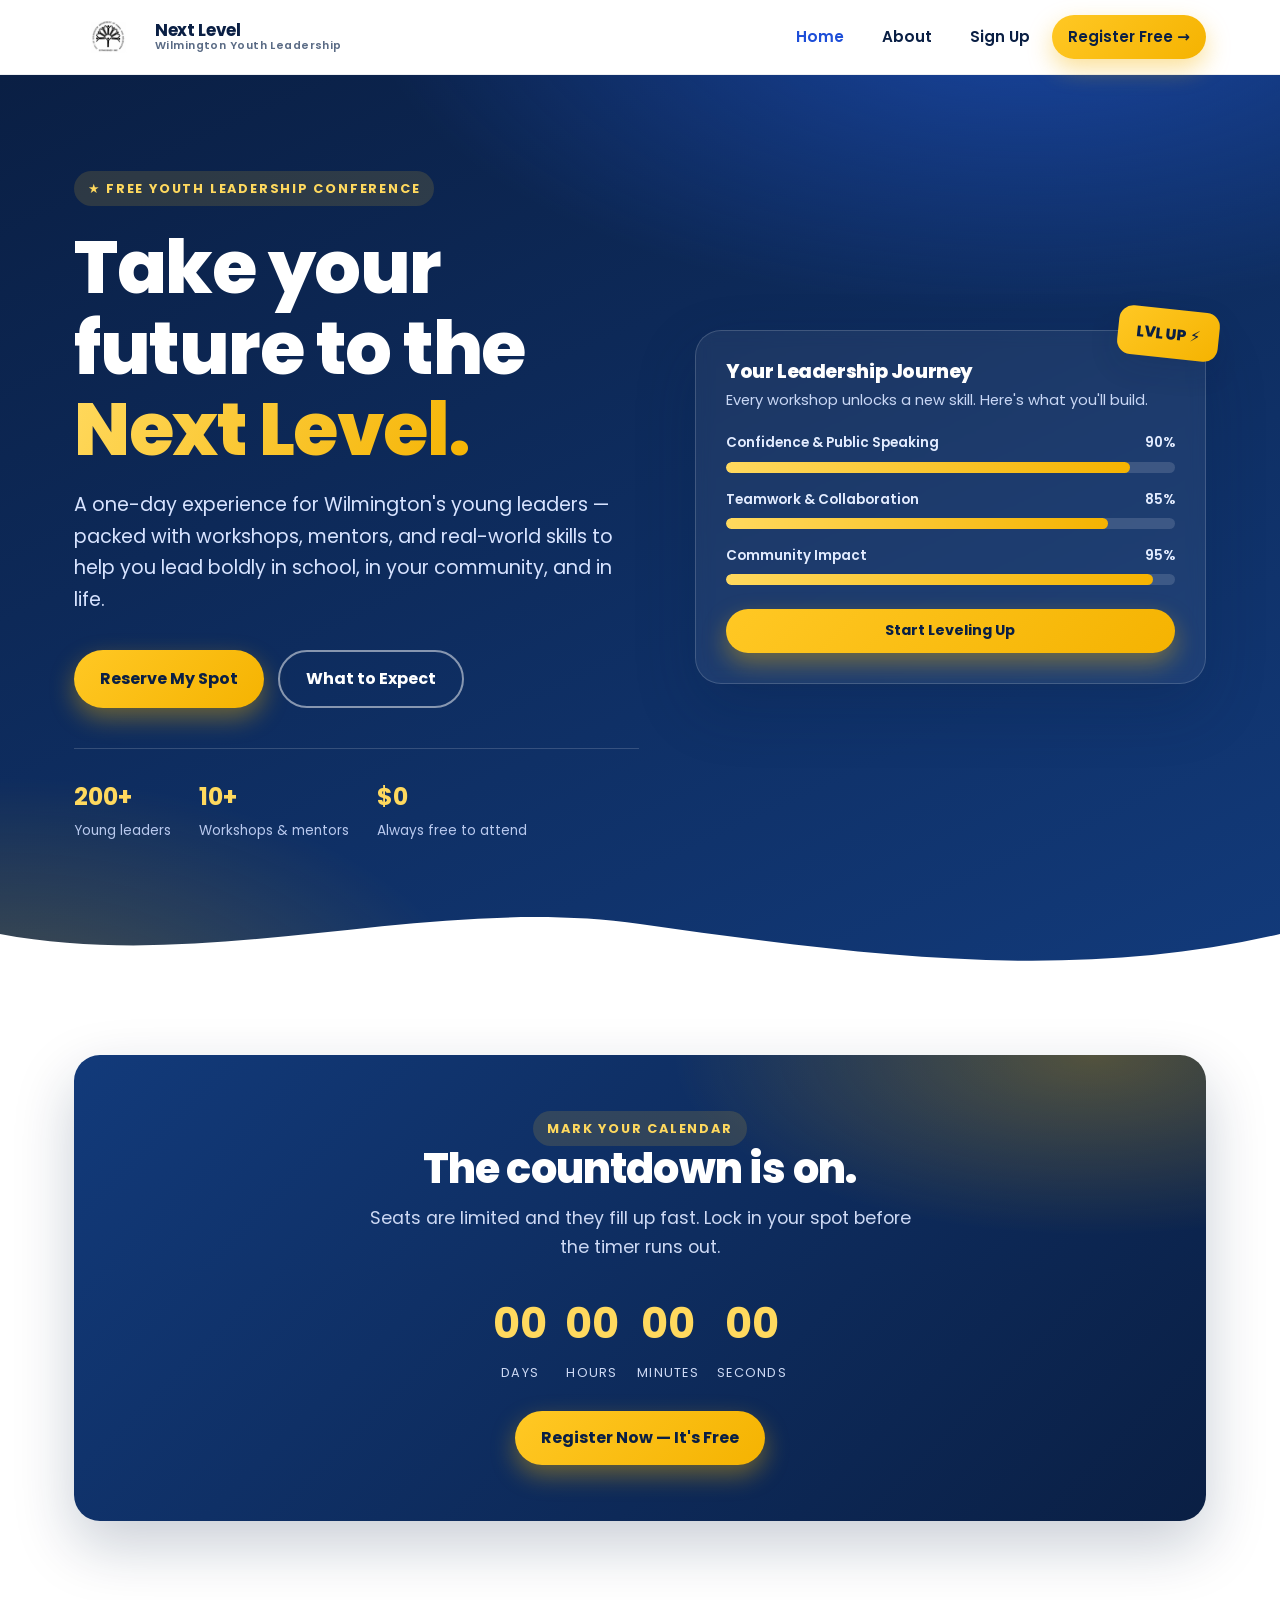
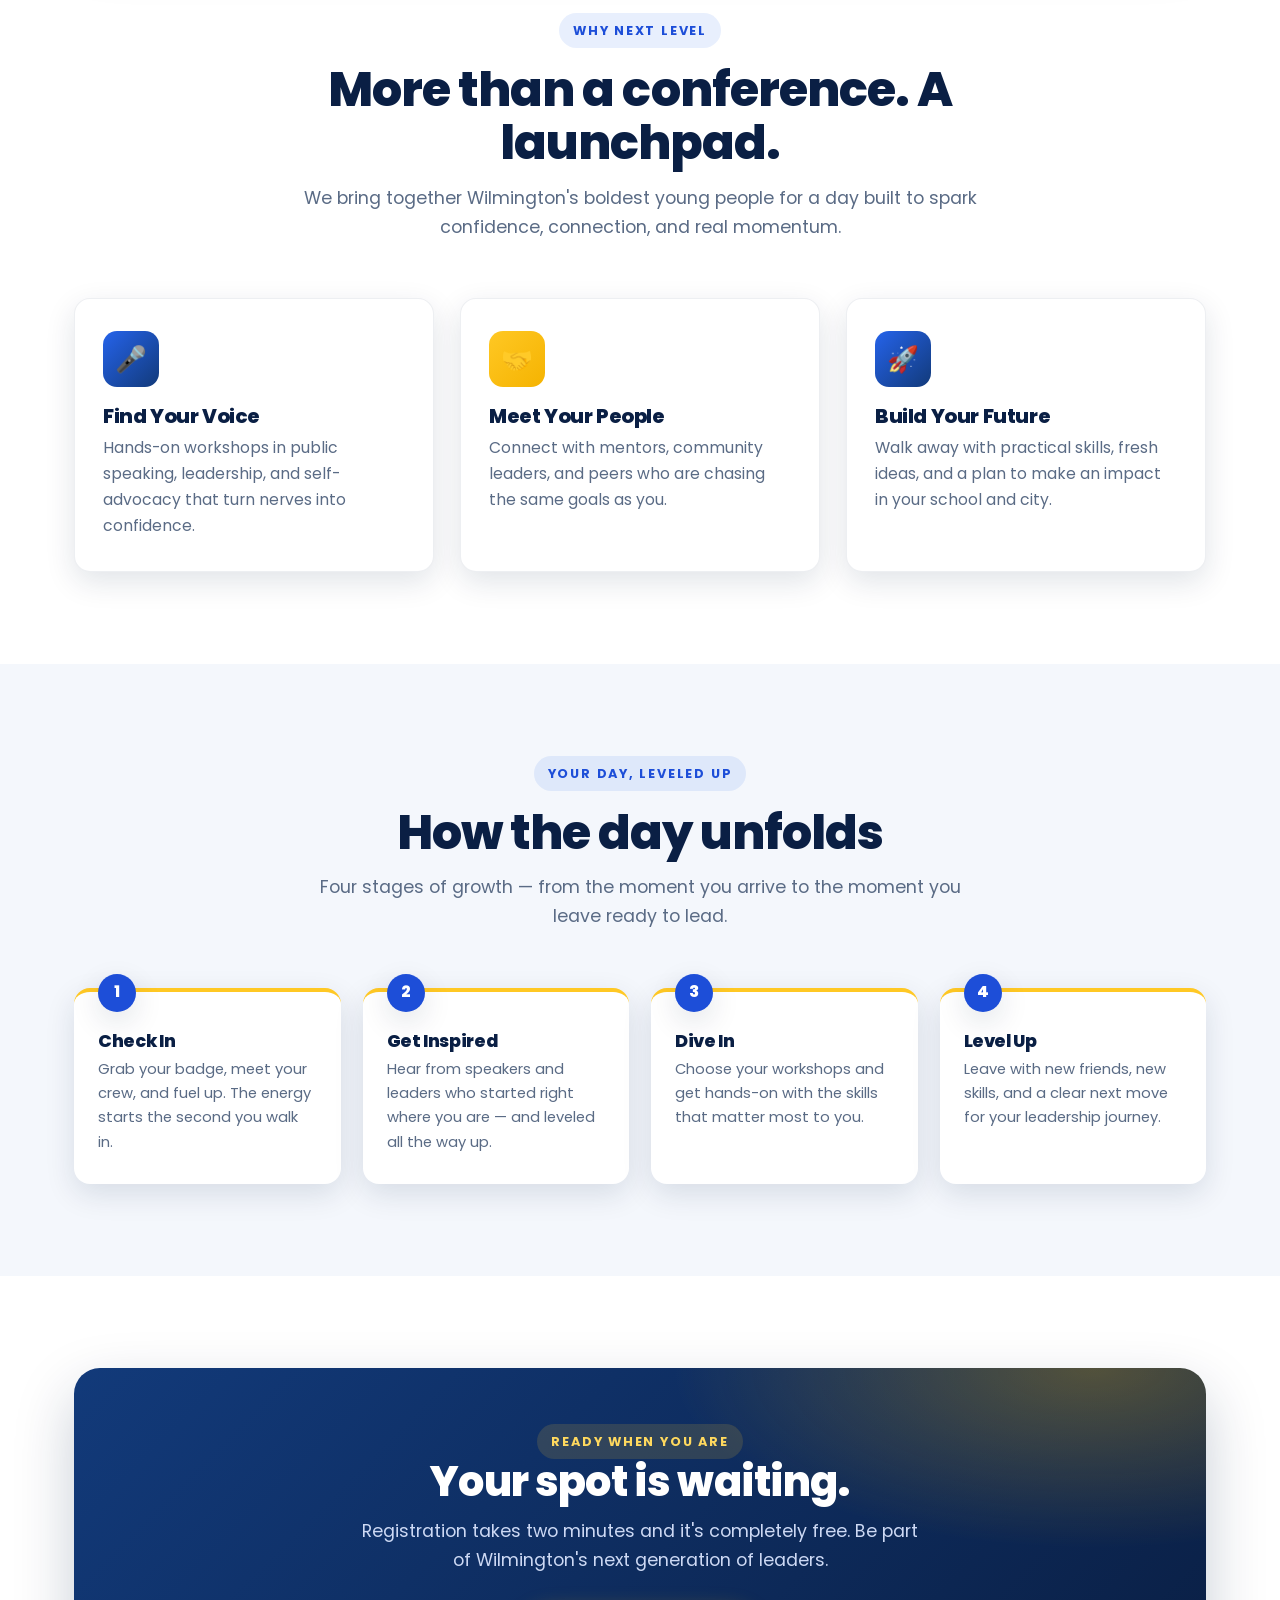
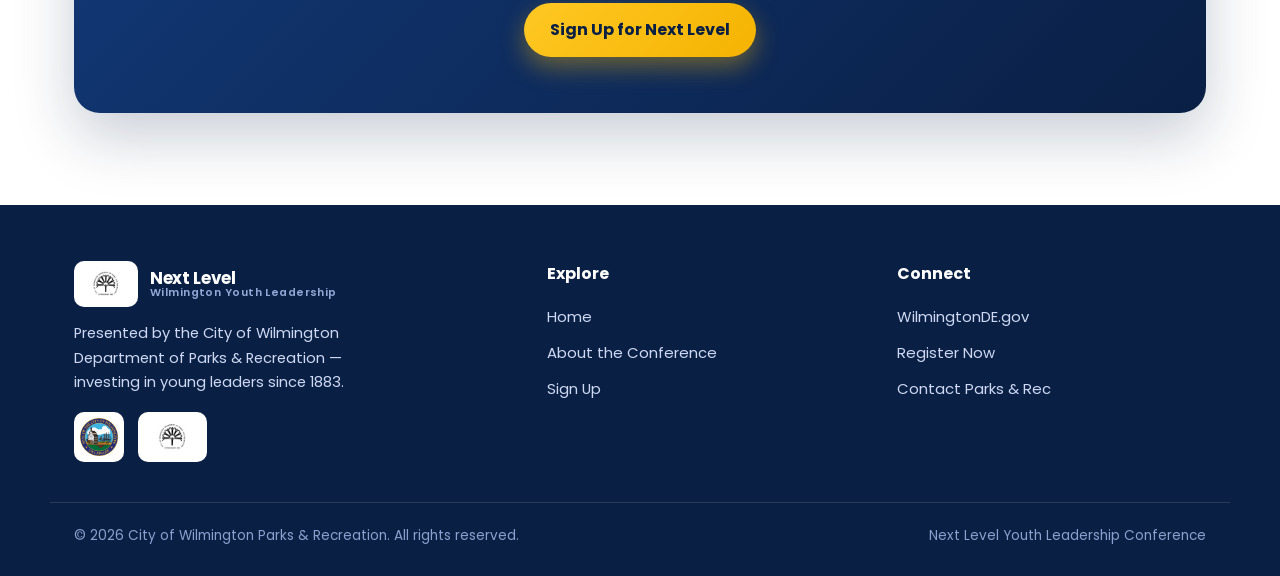
==== index.html @ b8140a45 "Add Next Level conference website (3 pages + assets)" ====
<!DOCTYPE html>
<html lang="en">
<head>
  <meta charset="UTF-8" />
  <meta name="viewport" content="width=device-width, initial-scale=1.0" />
  <title>Next Level | Wilmington Youth Leadership Conference</title>
  <meta name="description" content="Next Level is the City of Wilmington Parks & Recreation youth leadership conference — empowering the next generation of leaders to level up their voice, skills, and future." />
  <link rel="icon" href="assets/parks-rec.png" />
  <link rel="preconnect" href="https://fonts.googleapis.com" />
  <link rel="preconnect" href="https://fonts.gstatic.com" crossorigin />
  <link href="https://fonts.googleapis.com/css2?family=Poppins:wght@400;600;700;800&display=swap" rel="stylesheet" />
  <link rel="stylesheet" href="styles.css" />
</head>
<body>

  <!-- ===== NAV ===== -->
  <header class="nav">
    <div class="container nav__inner">
      <a class="brand" href="index.html">
        <img src="assets/parks-rec.png" alt="Wilmington Parks & Recreation" />
        <span class="brand__text">
          <strong>Next Level</strong>
          <span>Wilmington Youth Leadership</span>
        </span>
      </a>
      <button class="nav__toggle" aria-label="Menu" aria-expanded="false">
        <span></span><span></span><span></span>
      </button>
      <nav class="nav__links">
        <a href="index.html" class="active">Home</a>
        <a href="about.html">About</a>
        <a href="signup.html">Sign Up</a>
        <a href="signup.html" class="btn btn--gold btn--sm">Register Free →</a>
      </nav>
    </div>
  </header>

  <!-- ===== HERO ===== -->
  <section class="hero">
    <div class="container hero__grid">
      <div class="hero__copy">
        <span class="eyebrow on-dark">★ Free Youth Leadership Conference</span>
        <h1>Take your future to the <span class="pop">Next Level.</span></h1>
        <p class="lead">
          A one-day experience for Wilmington's young leaders — packed with workshops,
          mentors, and real-world skills to help you lead boldly in school, in your
          community, and in life.
        </p>
        <div class="hero__cta">
          <a href="signup.html" class="btn btn--gold">Reserve My Spot</a>
          <a href="about.html" class="btn btn--ghost">What to Expect</a>
        </div>
        <div class="hero__meta">
          <div><strong>200+</strong><span>Young leaders</span></div>
          <div><strong>10+</strong><span>Workshops &amp; mentors</span></div>
          <div><strong>$0</strong><span>Always free to attend</span></div>
        </div>
      </div>

      <div class="hero__visual reveal" data-delay="1">
        <div class="level-badge">LVL&nbsp;UP&nbsp;⚡</div>
        <h3>Your Leadership Journey</h3>
        <p>Every workshop unlocks a new skill. Here's what you'll build.</p>
        <div class="xp-row">
          <div class="xp-label"><span>Confidence &amp; Public Speaking</span><span>90%</span></div>
          <div class="xp-bar"><i data-fill="90"></i></div>
        </div>
        <div class="xp-row">
          <div class="xp-label"><span>Teamwork &amp; Collaboration</span><span>85%</span></div>
          <div class="xp-bar"><i data-fill="85"></i></div>
        </div>
        <div class="xp-row">
          <div class="xp-label"><span>Community Impact</span><span>95%</span></div>
          <div class="xp-bar"><i data-fill="95"></i></div>
        </div>
        <a href="signup.html" class="btn btn--gold btn--sm" style="margin-top:8px;width:100%;justify-content:center;">Start Leveling Up</a>
      </div>
    </div>

    <div class="wave">
      <svg viewBox="0 0 1440 70" preserveAspectRatio="none" aria-hidden="true">
        <path fill="#ffffff" d="M0,40 C240,80 480,0 720,30 C960,60 1200,90 1440,40 L1440,70 L0,70 Z"></path>
      </svg>
    </div>
  </section>

  <!-- ===== COUNTDOWN ===== -->
  <section class="section" style="padding-bottom:0;">
    <div class="container">
      <div class="cta-band reveal" id="countdown" data-date="2026-08-15T09:00:00">
        <span class="eyebrow on-dark">Mark your calendar</span>
        <h2>The countdown is on.</h2>
        <p>Seats are limited and they fill up fast. Lock in your spot before the timer runs out.</p>
        <div style="display:flex;gap:18px;justify-content:center;flex-wrap:wrap;margin-bottom:26px;">
          <div><strong style="font-size:2.6rem;color:var(--gold-300);display:block;" id="cd-days">00</strong><span style="color:#cdd9f4;font-size:.8rem;letter-spacing:.1em;text-transform:uppercase;">Days</span></div>
          <div><strong style="font-size:2.6rem;color:var(--gold-300);display:block;" id="cd-hrs">00</strong><span style="color:#cdd9f4;font-size:.8rem;letter-spacing:.1em;text-transform:uppercase;">Hours</span></div>
          <div><strong style="font-size:2.6rem;color:var(--gold-300);display:block;" id="cd-min">00</strong><span style="color:#cdd9f4;font-size:.8rem;letter-spacing:.1em;text-transform:uppercase;">Minutes</span></div>
          <div><strong style="font-size:2.6rem;color:var(--gold-300);display:block;" id="cd-sec">00</strong><span style="color:#cdd9f4;font-size:.8rem;letter-spacing:.1em;text-transform:uppercase;">Seconds</span></div>
        </div>
        <a href="signup.html" class="btn btn--gold">Register Now — It's Free</a>
      </div>
    </div>
  </section>

  <!-- ===== WHY ATTEND ===== -->
  <section class="section">
    <div class="container">
      <div class="section__head reveal">
        <span class="eyebrow">Why Next Level</span>
        <h2>More than a conference. A launchpad.</h2>
        <p>We bring together Wilmington's boldest young people for a day built to spark confidence, connection, and real momentum.</p>
      </div>
      <div class="cards">
        <div class="card reveal" data-delay="1">
          <div class="ico">🎤</div>
          <h3>Find Your Voice</h3>
          <p>Hands-on workshops in public speaking, leadership, and self-advocacy that turn nerves into confidence.</p>
        </div>
        <div class="card reveal" data-delay="2">
          <div class="ico">🤝</div>
          <h3>Meet Your People</h3>
          <p>Connect with mentors, community leaders, and peers who are chasing the same goals as you.</p>
        </div>
        <div class="card reveal" data-delay="3">
          <div class="ico">🚀</div>
          <h3>Build Your Future</h3>
          <p>Walk away with practical skills, fresh ideas, and a plan to make an impact in your school and city.</p>
        </div>
      </div>
    </div>
  </section>

  <!-- ===== HOW IT WORKS ===== -->
  <section class="section section--cloud">
    <div class="container">
      <div class="section__head reveal">
        <span class="eyebrow">Your day, leveled up</span>
        <h2>How the day unfolds</h2>
        <p>Four stages of growth — from the moment you arrive to the moment you leave ready to lead.</p>
      </div>
      <div class="steps">
        <div class="step reveal" data-delay="1">
          <h3>Check In</h3>
          <p>Grab your badge, meet your crew, and fuel up. The energy starts the second you walk in.</p>
        </div>
        <div class="step reveal" data-delay="2">
          <h3>Get Inspired</h3>
          <p>Hear from speakers and leaders who started right where you are — and leveled all the way up.</p>
        </div>
        <div class="step reveal" data-delay="3">
          <h3>Dive In</h3>
          <p>Choose your workshops and get hands-on with the skills that matter most to you.</p>
        </div>
        <div class="step reveal" data-delay="3">
          <h3>Level Up</h3>
          <p>Leave with new friends, new skills, and a clear next move for your leadership journey.</p>
        </div>
      </div>
    </div>
  </section>

  <!-- ===== FINAL CTA ===== -->
  <section class="section">
    <div class="container">
      <div class="cta-band reveal">
        <span class="eyebrow on-dark">Ready when you are</span>
        <h2>Your spot is waiting.</h2>
        <p>Registration takes two minutes and it's completely free. Be part of Wilmington's next generation of leaders.</p>
        <a href="signup.html" class="btn btn--gold">Sign Up for Next Level</a>
      </div>
    </div>
  </section>

  <!-- ===== FOOTER ===== -->
  <footer class="footer">
    <div class="container footer__grid">
      <div>
        <a class="brand" href="index.html">
          <img src="assets/parks-rec.png" alt="" style="height:46px;background:#fff;border-radius:10px;padding:5px;" />
          <span class="brand__text">
            <strong>Next Level</strong>
            <span>Wilmington Youth Leadership</span>
          </span>
        </a>
        <p>Presented by the City of Wilmington Department of Parks &amp; Recreation — investing in young leaders since 1883.</p>
        <div class="footer__logos">
          <img src="assets/wilmington-seal.png" alt="City of Wilmington" />
          <img src="assets/parks-rec.png" alt="Parks &amp; Recreation" />
        </div>
      </div>
      <div>
        <h4>Explore</h4>
        <ul>
          <li><a href="index.html">Home</a></li>
          <li><a href="about.html">About the Conference</a></li>
          <li><a href="signup.html">Sign Up</a></li>
        </ul>
      </div>
      <div>
        <h4>Connect</h4>
        <ul>
          <li><a href="https://www.wilmingtonde.gov/" target="_blank" rel="noopener">WilmingtonDE.gov</a></li>
          <li><a href="signup.html">Register Now</a></li>
          <li><a href="mailto:parksandrec@wilmingtonde.gov">Contact Parks &amp; Rec</a></li>
        </ul>
      </div>
    </div>
    <div class="container footer__bottom">
      <span>© <span id="year">2026</span> City of Wilmington Parks &amp; Recreation. All rights reserved.</span>
      <span>Next Level Youth Leadership Conference</span>
    </div>
  </footer>

  <script src="script.js"></script>
</body>
</html>
---- styles.css ----
/* ============================================================
   NEXT LEVEL — City of Wilmington Parks & Recreation
   Youth Leadership Conference
   ============================================================ */

:root {
  /* Brand palette — Wilmington blue + gold */
  --blue-900: #0a1f44;
  --blue-700: #123a7a;
  --blue-600: #1d4ed8;
  --blue-500: #2563eb;
  --blue-300: #93c5fd;
  --gold-500: #f5b301;
  --gold-400: #ffc824;
  --gold-300: #ffd95e;
  --ink: #0b1220;
  --muted: #5a6b85;
  --paper: #ffffff;
  --cloud: #f4f7fc;

  --radius: 16px;
  --radius-lg: 26px;
  --shadow: 0 10px 30px rgba(10, 31, 68, 0.12);
  --shadow-lg: 0 24px 60px rgba(10, 31, 68, 0.22);
  --max: 1180px;
  --ease: cubic-bezier(0.22, 1, 0.36, 1);
}

* { margin: 0; padding: 0; box-sizing: border-box; }

html { scroll-behavior: smooth; }

body {
  font-family: "Poppins", system-ui, -apple-system, "Segoe UI", Roboto, sans-serif;
  color: var(--ink);
  background: var(--paper);
  line-height: 1.65;
  overflow-x: hidden;
}

img { max-width: 100%; display: block; }

a { color: inherit; text-decoration: none; }

.container {
  width: 100%;
  max-width: var(--max);
  margin: 0 auto;
  padding: 0 24px;
}

section { position: relative; }

/* ---------- Typography ---------- */
h1, h2, h3 { line-height: 1.1; font-weight: 800; letter-spacing: -0.02em; }
.eyebrow {
  display: inline-flex;
  align-items: center;
  gap: 8px;
  font-size: 0.8rem;
  font-weight: 700;
  letter-spacing: 0.14em;
  text-transform: uppercase;
  color: var(--blue-600);
  background: rgba(37, 99, 235, 0.1);
  padding: 7px 14px;
  border-radius: 999px;
}
.eyebrow.on-dark { color: var(--gold-300); background: rgba(255, 200, 36, 0.14); }

/* ============================================================
   NAVBAR
   ============================================================ */
.nav {
  position: sticky;
  top: 0;
  z-index: 50;
  background: rgba(255, 255, 255, 0.82);
  backdrop-filter: saturate(180%) blur(14px);
  border-bottom: 1px solid rgba(10, 31, 68, 0.07);
  transition: box-shadow 0.3s var(--ease);
}
.nav.scrolled { box-shadow: var(--shadow); }
.nav__inner {
  display: flex;
  align-items: center;
  justify-content: space-between;
  height: 74px;
}
.brand { display: flex; align-items: center; gap: 12px; font-weight: 800; }
.brand img { height: 46px; width: auto; }
.brand__text { display: flex; flex-direction: column; line-height: 1.05; }
.brand__text strong { font-size: 1.05rem; color: var(--blue-900); letter-spacing: -0.02em; }
.brand__text span { font-size: 0.68rem; color: var(--muted); font-weight: 600; letter-spacing: 0.04em; }

.nav__links { display: flex; align-items: center; gap: 6px; }
.nav__links a {
  font-weight: 600;
  font-size: 0.95rem;
  padding: 9px 16px;
  border-radius: 999px;
  color: var(--blue-900);
  transition: background 0.2s var(--ease), color 0.2s var(--ease);
}
.nav__links a:hover { background: var(--cloud); }
.nav__links a.active { color: var(--blue-600); }

.nav__toggle {
  display: none;
  flex-direction: column;
  gap: 5px;
  background: none;
  border: 0;
  cursor: pointer;
  padding: 8px;
}
.nav__toggle span {
  width: 26px; height: 3px; border-radius: 3px;
  background: var(--blue-900);
  transition: transform 0.3s var(--ease), opacity 0.2s var(--ease);
}
.nav__toggle.open span:nth-child(1) { transform: translateY(8px) rotate(45deg); }
.nav__toggle.open span:nth-child(2) { opacity: 0; }
.nav__toggle.open span:nth-child(3) { transform: translateY(-8px) rotate(-45deg); }

/* ---------- Buttons ---------- */
.btn {
  display: inline-flex;
  align-items: center;
  gap: 9px;
  font-weight: 700;
  font-size: 1rem;
  padding: 14px 26px;
  border-radius: 999px;
  border: 0;
  cursor: pointer;
  transition: transform 0.2s var(--ease), box-shadow 0.25s var(--ease), background 0.2s var(--ease);
  white-space: nowrap;
}
.btn--gold {
  background: linear-gradient(135deg, var(--gold-400), var(--gold-500));
  color: var(--blue-900);
  box-shadow: 0 10px 24px rgba(245, 179, 1, 0.4);
}
.btn--gold:hover { transform: translateY(-3px); box-shadow: 0 16px 34px rgba(245, 179, 1, 0.5); }
.btn--blue { background: var(--blue-600); color: #fff; box-shadow: 0 10px 24px rgba(37, 99, 235, 0.35); }
.btn--blue:hover { transform: translateY(-3px); background: var(--blue-700); }
.btn--ghost { background: transparent; color: #fff; border: 2px solid rgba(255,255,255,0.5); }
.btn--ghost:hover { background: rgba(255,255,255,0.12); border-color: #fff; }
.btn--sm { padding: 10px 20px; font-size: 0.9rem; }

/* ============================================================
   HERO
   ============================================================ */
.hero {
  position: relative;
  background:
    radial-gradient(1100px 540px at 80% -10%, rgba(37, 99, 235, 0.55), transparent 60%),
    radial-gradient(900px 500px at 0% 110%, rgba(245, 179, 1, 0.28), transparent 55%),
    linear-gradient(155deg, var(--blue-900), var(--blue-700));
  color: #fff;
  overflow: hidden;
  padding: 96px 0 120px;
}
.hero__grid {
  display: grid;
  grid-template-columns: 1.05fr 0.95fr;
  gap: 56px;
  align-items: center;
}
.hero h1 {
  font-size: clamp(2.6rem, 6vw, 4.6rem);
  margin: 22px 0 18px;
}
.hero h1 .pop {
  background: linear-gradient(120deg, var(--gold-300), var(--gold-500));
  -webkit-background-clip: text;
  background-clip: text;
  color: transparent;
}
.hero p.lead { font-size: 1.2rem; color: #d7e3ff; max-width: 540px; }
.hero__cta { display: flex; gap: 14px; flex-wrap: wrap; margin-top: 34px; }
.hero__meta {
  display: flex; gap: 28px; flex-wrap: wrap;
  margin-top: 40px; padding-top: 28px;
  border-top: 1px solid rgba(255,255,255,0.16);
}
.hero__meta div strong { display: block; font-size: 1.5rem; color: var(--gold-300); }
.hero__meta div span { font-size: 0.85rem; color: #b9c9ee; }

/* Hero visual card */
.hero__visual {
  position: relative;
  background: rgba(255,255,255,0.06);
  border: 1px solid rgba(255,255,255,0.16);
  border-radius: var(--radius-lg);
  padding: 30px;
  backdrop-filter: blur(8px);
  box-shadow: var(--shadow-lg);
}
.hero__visual .level-badge {
  position: absolute; top: -22px; right: -14px;
  background: linear-gradient(135deg, var(--gold-400), var(--gold-500));
  color: var(--blue-900);
  font-weight: 800;
  padding: 12px 18px;
  border-radius: 14px;
  box-shadow: var(--shadow);
  transform: rotate(6deg);
  font-size: 0.95rem;
}
.hero__visual h3 { font-size: 1.2rem; margin-bottom: 6px; }
.hero__visual p { color: #c9d7f5; font-size: 0.92rem; margin-bottom: 20px; }
.xp-row { margin-bottom: 16px; }
.xp-row .xp-label { display: flex; justify-content: space-between; font-size: 0.85rem; margin-bottom: 7px; color: #e3ecff; font-weight: 600; }
.xp-bar { height: 11px; background: rgba(255,255,255,0.14); border-radius: 999px; overflow: hidden; }
.xp-bar i {
  display: block; height: 100%;
  background: linear-gradient(90deg, var(--gold-300), var(--gold-500));
  border-radius: 999px;
  width: 0;
  transition: width 1.4s var(--ease);
}

/* Wave divider */
.wave { position: absolute; bottom: -1px; left: 0; width: 100%; line-height: 0; }
.wave svg { width: 100%; height: 70px; display: block; }

/* ============================================================
   GENERIC SECTION
   ============================================================ */
.section { padding: 92px 0; }
.section--cloud { background: var(--cloud); }
.section__head { max-width: 680px; margin: 0 auto 56px; text-align: center; }
.section__head h2 { font-size: clamp(2rem, 4vw, 3rem); margin: 16px 0 14px; color: var(--blue-900); }
.section__head p { color: var(--muted); font-size: 1.1rem; }

/* ---------- Feature cards ---------- */
.cards { display: grid; grid-template-columns: repeat(3, 1fr); gap: 26px; }
.card {
  background: var(--paper);
  border: 1px solid rgba(10,31,68,0.07);
  border-radius: var(--radius);
  padding: 32px 28px;
  box-shadow: var(--shadow);
  transition: transform 0.3s var(--ease), box-shadow 0.3s var(--ease);
}
.card:hover { transform: translateY(-8px); box-shadow: var(--shadow-lg); }
.card .ico {
  width: 56px; height: 56px;
  display: grid; place-items: center;
  border-radius: 14px;
  background: linear-gradient(135deg, var(--blue-500), var(--blue-700));
  color: #fff;
  font-size: 1.6rem;
  margin-bottom: 18px;
}
.card:nth-child(2) .ico { background: linear-gradient(135deg, var(--gold-400), var(--gold-500)); color: var(--blue-900); }
.card h3 { font-size: 1.25rem; color: var(--blue-900); margin-bottom: 8px; }
.card p { color: var(--muted); font-size: 0.98rem; }

/* ---------- Steps / pathway ---------- */
.steps { display: grid; grid-template-columns: repeat(4, 1fr); gap: 22px; counter-reset: step; }
.step {
  background: var(--paper);
  border-radius: var(--radius);
  padding: 30px 24px;
  box-shadow: var(--shadow);
  border-top: 4px solid var(--gold-400);
  position: relative;
}
.step::before {
  counter-increment: step;
  content: counter(step);
  position: absolute; top: -18px; left: 24px;
  width: 38px; height: 38px;
  display: grid; place-items: center;
  border-radius: 50%;
  background: var(--blue-600); color: #fff;
  font-weight: 800;
  box-shadow: var(--shadow);
}
.step h3 { font-size: 1.1rem; color: var(--blue-900); margin: 10px 0 6px; }
.step p { color: var(--muted); font-size: 0.92rem; }

/* ---------- CTA band ---------- */
.cta-band {
  background:
    radial-gradient(700px 300px at 90% 0%, rgba(245,179,1,0.3), transparent 60%),
    linear-gradient(135deg, var(--blue-700), var(--blue-900));
  color: #fff;
  border-radius: var(--radius-lg);
  padding: 56px 48px;
  text-align: center;
  box-shadow: var(--shadow-lg);
}
.cta-band h2 { font-size: clamp(1.8rem, 3.5vw, 2.6rem); margin-bottom: 12px; }
.cta-band p { color: #cdd9f4; max-width: 560px; margin: 0 auto 28px; font-size: 1.1rem; }

/* ============================================================
   ABOUT PAGE
   ============================================================ */
.page-hero {
  background:
    radial-gradient(800px 400px at 85% 0%, rgba(37,99,235,0.45), transparent 60%),
    linear-gradient(155deg, var(--blue-900), var(--blue-700));
  color: #fff;
  padding: 80px 0 90px;
  text-align: center;
  position: relative;
  overflow: hidden;
}
.page-hero h1 { font-size: clamp(2.4rem, 5vw, 3.8rem); margin: 18px 0 14px; }
.page-hero p { color: #d7e3ff; max-width: 620px; margin: 0 auto; font-size: 1.15rem; }

.split { display: grid; grid-template-columns: 1fr 1fr; gap: 56px; align-items: center; }
.split h2 { font-size: clamp(1.8rem, 3.5vw, 2.6rem); color: var(--blue-900); margin: 14px 0 16px; }
.split p { color: var(--muted); font-size: 1.05rem; margin-bottom: 16px; }
.split__visual {
  background: linear-gradient(155deg, var(--blue-700), var(--blue-900));
  border-radius: var(--radius-lg);
  padding: 44px;
  color: #fff;
  box-shadow: var(--shadow-lg);
}
.stat-grid { display: grid; grid-template-columns: 1fr 1fr; gap: 22px; }
.stat-grid div strong { display: block; font-size: 2.4rem; color: var(--gold-300); line-height: 1; }
.stat-grid div span { font-size: 0.9rem; color: #c9d7f5; }

.value-list { list-style: none; display: grid; gap: 16px; margin-top: 8px; }
.value-list li { display: flex; gap: 14px; align-items: flex-start; }
.value-list .check {
  flex: none; width: 28px; height: 28px; border-radius: 50%;
  background: var(--gold-400); color: var(--blue-900);
  display: grid; place-items: center; font-weight: 800; font-size: 0.9rem;
}
.value-list strong { color: var(--blue-900); }
.value-list span { color: var(--muted); }

/* ============================================================
   SIGN-UP PAGE
   ============================================================ */
.form-wrap { max-width: 880px; margin: 0 auto; }
.form-card {
  background: var(--paper);
  border-radius: var(--radius-lg);
  box-shadow: var(--shadow-lg);
  overflow: hidden;
  border: 1px solid rgba(10,31,68,0.07);
}
.form-card__top {
  background: linear-gradient(135deg, var(--blue-700), var(--blue-900));
  color: #fff;
  padding: 30px 36px;
  display: flex; align-items: center; gap: 16px;
}
.form-card__top .ico {
  width: 52px; height: 52px; flex: none;
  display: grid; place-items: center;
  background: var(--gold-400); color: var(--blue-900);
  border-radius: 14px; font-size: 1.5rem;
}
.form-card__top h2 { font-size: 1.4rem; }
.form-card__top p { color: #cdd9f4; font-size: 0.92rem; }
.form-frame { width: 100%; border: 0; display: block; min-height: 1100px; background: #fff; }
.form-fallback { text-align: center; padding: 28px; color: var(--muted); font-size: 0.95rem; }

/* ============================================================
   FOOTER
   ============================================================ */
.footer {
  background: var(--blue-900);
  color: #cdd9f4;
  padding: 56px 0 28px;
}
.footer__grid { display: grid; grid-template-columns: 1.4fr 1fr 1fr; gap: 40px; }
.footer .brand__text strong { color: #fff; }
.footer .brand__text span { color: #93a7d4; }
.footer p { font-size: 0.92rem; margin-top: 14px; max-width: 320px; }
.footer h4 { color: #fff; font-size: 1rem; margin-bottom: 16px; }
.footer ul { list-style: none; display: grid; gap: 10px; }
.footer ul a { font-size: 0.93rem; color: #cdd9f4; transition: color 0.2s; }
.footer ul a:hover { color: var(--gold-300); }
.footer__logos { display: flex; gap: 14px; align-items: center; margin-top: 18px; }
.footer__logos img { height: 50px; background: #fff; border-radius: 10px; padding: 6px; }
.footer__bottom {
  margin-top: 40px; padding-top: 22px;
  border-top: 1px solid rgba(255,255,255,0.12);
  display: flex; justify-content: space-between; flex-wrap: wrap; gap: 10px;
  font-size: 0.85rem; color: #8ba0cc;
}

/* ============================================================
   SCROLL REVEAL
   ============================================================ */
.reveal { opacity: 0; transform: translateY(28px); transition: opacity 0.7s var(--ease), transform 0.7s var(--ease); }
.reveal.in { opacity: 1; transform: none; }
.reveal[data-delay="1"] { transition-delay: 0.1s; }
.reveal[data-delay="2"] { transition-delay: 0.2s; }
.reveal[data-delay="3"] { transition-delay: 0.3s; }

/* ============================================================
   RESPONSIVE
   ============================================================ */
@media (max-width: 940px) {
  .hero__grid, .split { grid-template-columns: 1fr; gap: 40px; }
  .hero__visual { max-width: 480px; }
  .cards { grid-template-columns: 1fr 1fr; }
  .steps { grid-template-columns: 1fr 1fr; row-gap: 36px; }
  .footer__grid { grid-template-columns: 1fr 1fr; }
}
@media (max-width: 680px) {
  .nav__links {
    position: absolute; top: 74px; left: 0; right: 0;
    flex-direction: column; align-items: stretch; gap: 4px;
    background: #fff; padding: 16px 20px 22px;
    border-bottom: 1px solid rgba(10,31,68,0.08);
    box-shadow: var(--shadow);
    transform: translateY(-140%);
    transition: transform 0.35s var(--ease);
  }
  .nav__links.open { transform: translateY(0); }
  .nav__links a { padding: 12px 14px; border-radius: 12px; }
  .nav__toggle { display: flex; }
  .cards, .steps, .stat-grid, .footer__grid { grid-template-columns: 1fr; }
  .cta-band { padding: 40px 26px; }
  .hero { padding: 64px 0 90px; }
  .section { padding: 66px 0; }
  .form-card__top { flex-direction: column; text-align: center; }
}
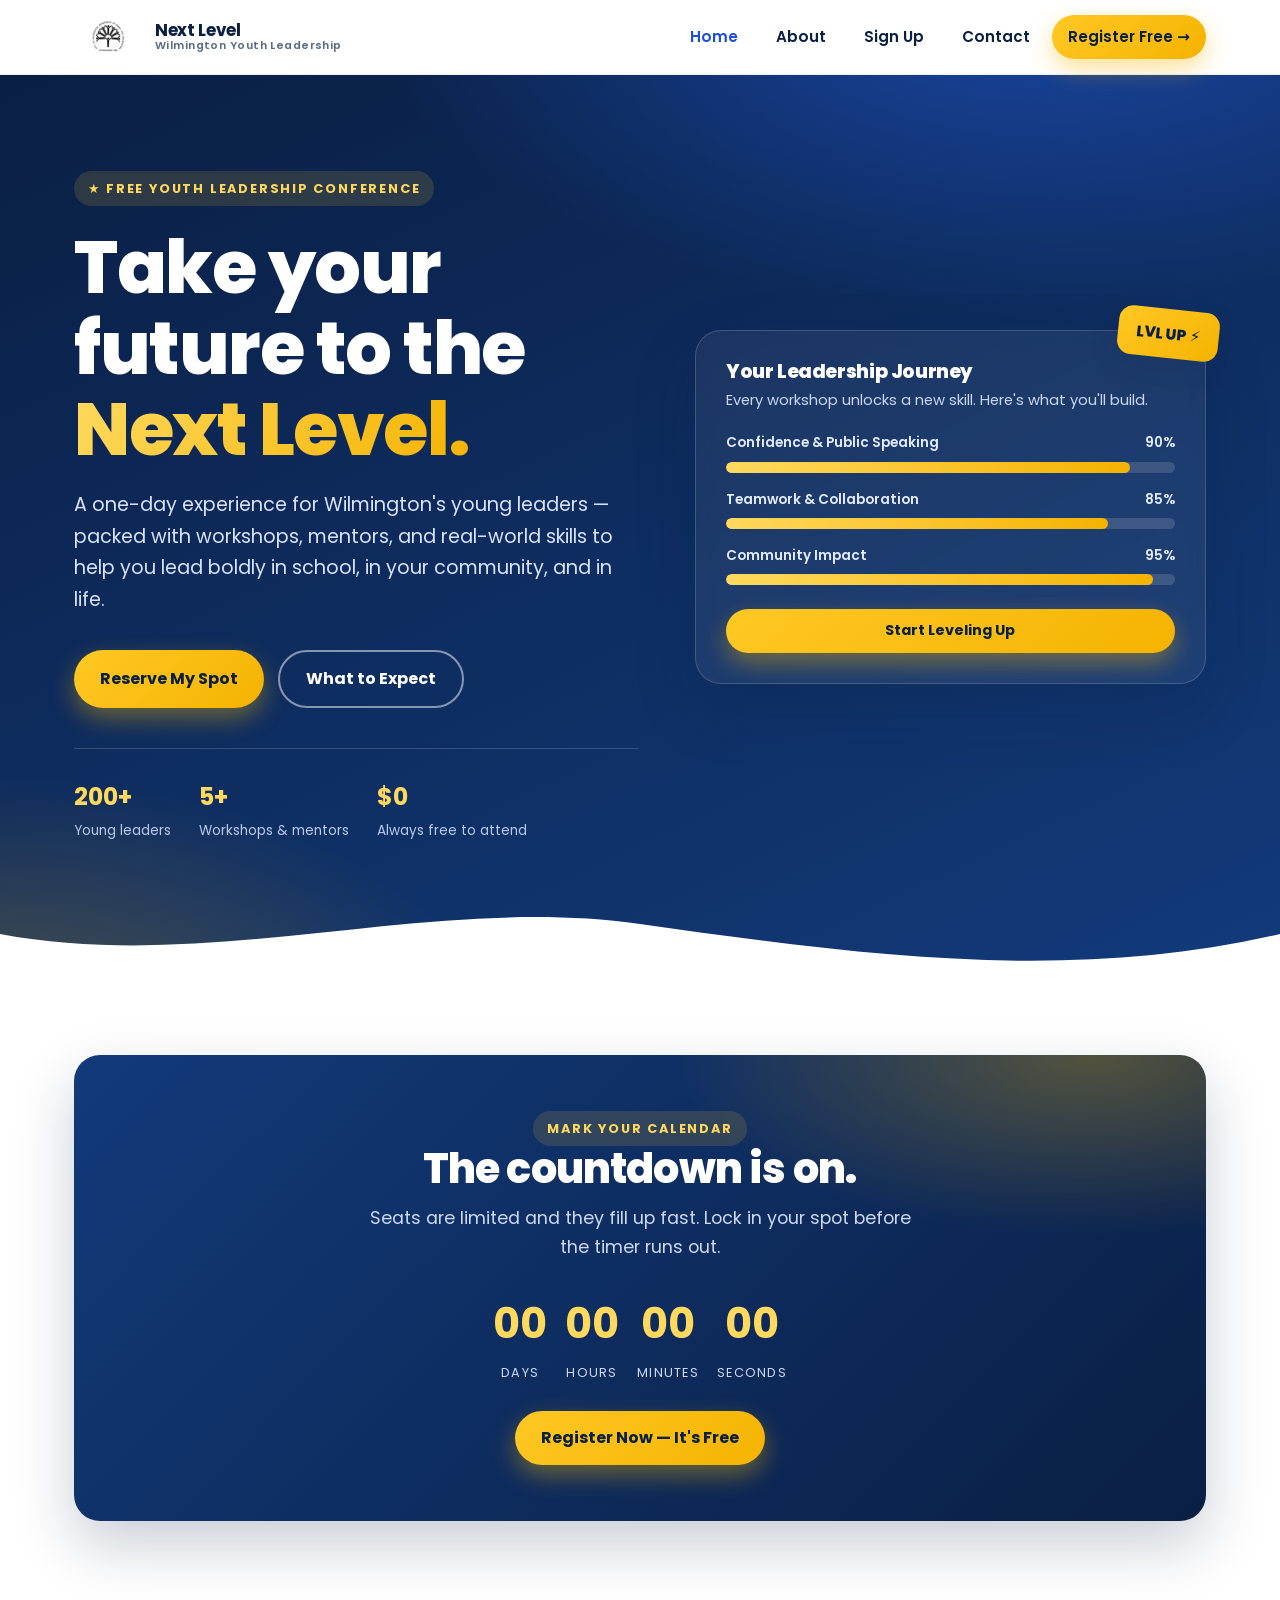
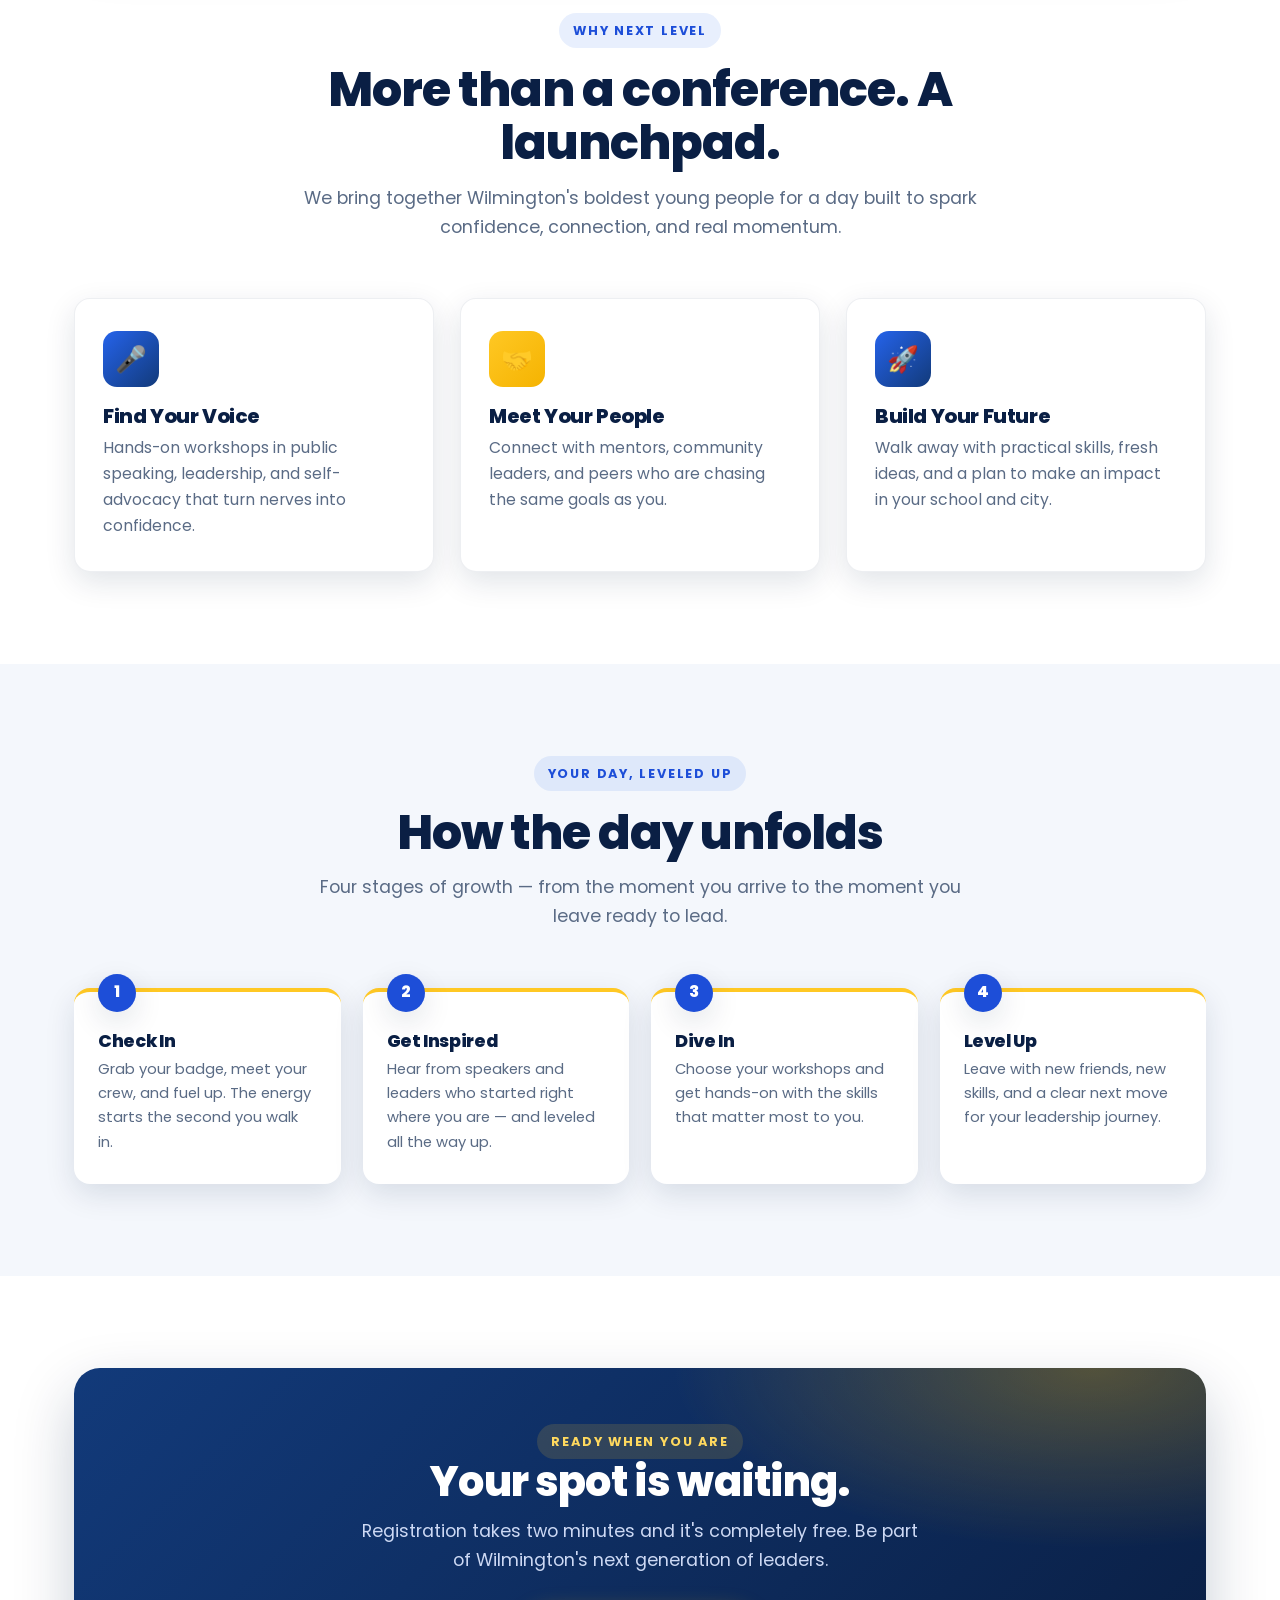
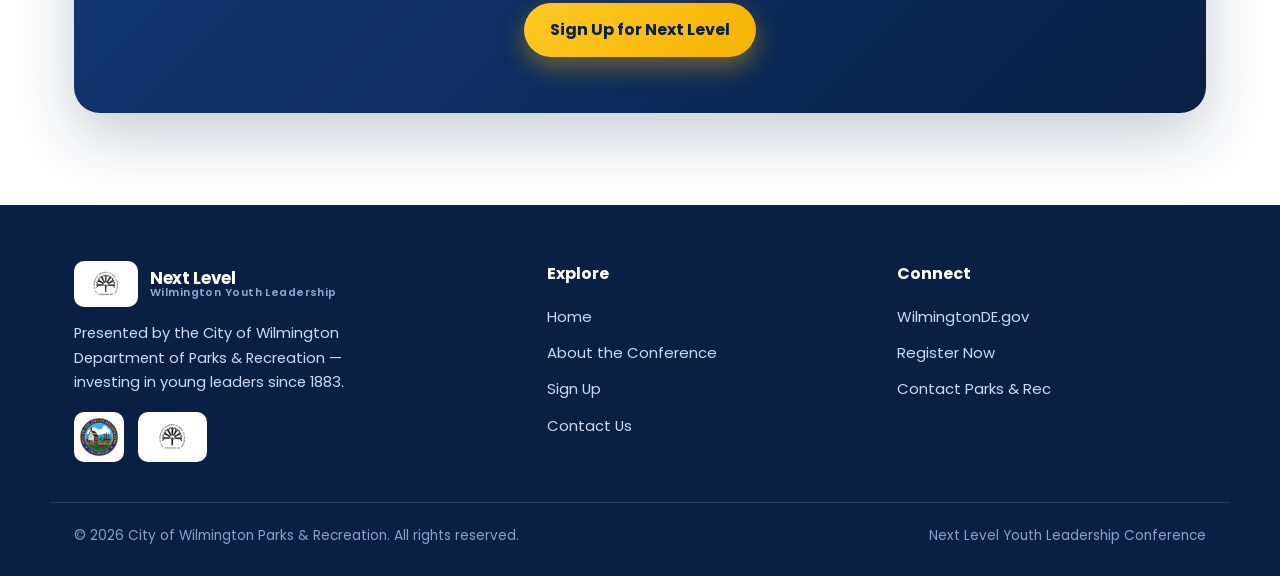
==== commit 61e25be4: "Contact page added" ====
--- a/index.html
+++ b/index.html
@@ -30,6 +30,7 @@
         <a href="index.html" class="active">Home</a>
         <a href="about.html">About</a>
         <a href="signup.html">Sign Up</a>
+        <a href="contact.html">Contact</a>
         <a href="signup.html" class="btn btn--gold btn--sm">Register Free →</a>
       </nav>
     </div>
@@ -52,7 +53,7 @@
         </div>
         <div class="hero__meta">
           <div><strong>200+</strong><span>Young leaders</span></div>
-          <div><strong>10+</strong><span>Workshops &amp; mentors</span></div>
+          <div><strong>5+</strong><span>Workshops &amp; mentors</span></div>
           <div><strong>$0</strong><span>Always free to attend</span></div>
         </div>
       </div>
@@ -194,6 +195,7 @@
           <li><a href="index.html">Home</a></li>
           <li><a href="about.html">About the Conference</a></li>
           <li><a href="signup.html">Sign Up</a></li>
+          <li><a href="contact.html">Contact Us</a></li>
         </ul>
       </div>
       <div>
--- a/styles.css
+++ b/styles.css
@@ -364,6 +364,68 @@
 .form-card__top p { color: #cdd9f4; font-size: 0.92rem; }
 .form-frame { width: 100%; border: 0; display: block; min-height: 1100px; background: #fff; }
 .form-fallback { text-align: center; padding: 28px; color: var(--muted); font-size: 0.95rem; }
+
+/* ============================================================
+   CONTACT PAGE
+   ============================================================ */
+/* Quick-contact tiles (questions / call / email) */
+.contact-quick { display: grid; grid-template-columns: repeat(3, 1fr); gap: 26px; }
+.qtile {
+  background: var(--paper);
+  border: 1px solid rgba(10,31,68,0.07);
+  border-radius: var(--radius);
+  padding: 36px 28px;
+  text-align: center;
+  box-shadow: var(--shadow);
+  transition: transform 0.3s var(--ease), box-shadow 0.3s var(--ease);
+}
+.qtile:hover { transform: translateY(-8px); box-shadow: var(--shadow-lg); }
+.qtile .ico {
+  width: 64px; height: 64px; margin: 0 auto 18px;
+  display: grid; place-items: center;
+  border-radius: 50%;
+  background: linear-gradient(135deg, var(--blue-500), var(--blue-700));
+  color: #fff; font-size: 1.7rem;
+}
+.qtile h3 { font-size: 1.15rem; color: var(--blue-900); margin-bottom: 8px; }
+.qtile a { color: var(--blue-600); font-weight: 700; font-size: 1.05rem; word-break: break-word; }
+.qtile a:hover { text-decoration: underline; }
+.qtile p { color: var(--muted); font-size: 0.92rem; }
+
+/* Staff directory */
+.staff-grid { display: grid; grid-template-columns: repeat(3, 1fr); gap: 24px; }
+.staff-card {
+  background: var(--paper);
+  border: 1px solid rgba(10,31,68,0.07);
+  border-radius: var(--radius);
+  padding: 28px 26px;
+  box-shadow: var(--shadow);
+  border-top: 4px solid var(--blue-600);
+  transition: transform 0.3s var(--ease), box-shadow 0.3s var(--ease);
+  display: flex; flex-direction: column;
+}
+.staff-card:hover { transform: translateY(-6px); box-shadow: var(--shadow-lg); }
+.staff-card .avatar {
+  width: 52px; height: 52px; margin-bottom: 16px;
+  display: grid; place-items: center;
+  border-radius: 14px;
+  background: linear-gradient(135deg, var(--gold-400), var(--gold-500));
+  color: var(--blue-900); font-weight: 800; font-size: 1.15rem;
+}
+.staff-card h3 { font-size: 1.15rem; color: var(--blue-900); margin-bottom: 4px; }
+.staff-card .role { color: var(--blue-600); font-weight: 600; font-size: 0.9rem; margin-bottom: 16px; }
+.staff-card .contact-row { display: flex; align-items: center; gap: 9px; font-size: 0.92rem; color: var(--muted); margin-top: auto; padding-top: 4px; }
+.staff-card .contact-row + .contact-row { margin-top: 8px; }
+.staff-card .contact-row span.i { font-size: 1rem; }
+.staff-card .contact-row a { color: var(--ink); font-weight: 600; word-break: break-word; }
+.staff-card .contact-row a:hover { color: var(--blue-600); }
+
+@media (max-width: 940px) {
+  .contact-quick, .staff-grid { grid-template-columns: 1fr 1fr; }
+}
+@media (max-width: 680px) {
+  .contact-quick, .staff-grid { grid-template-columns: 1fr; }
+}
 
 /* ============================================================
    FOOTER
